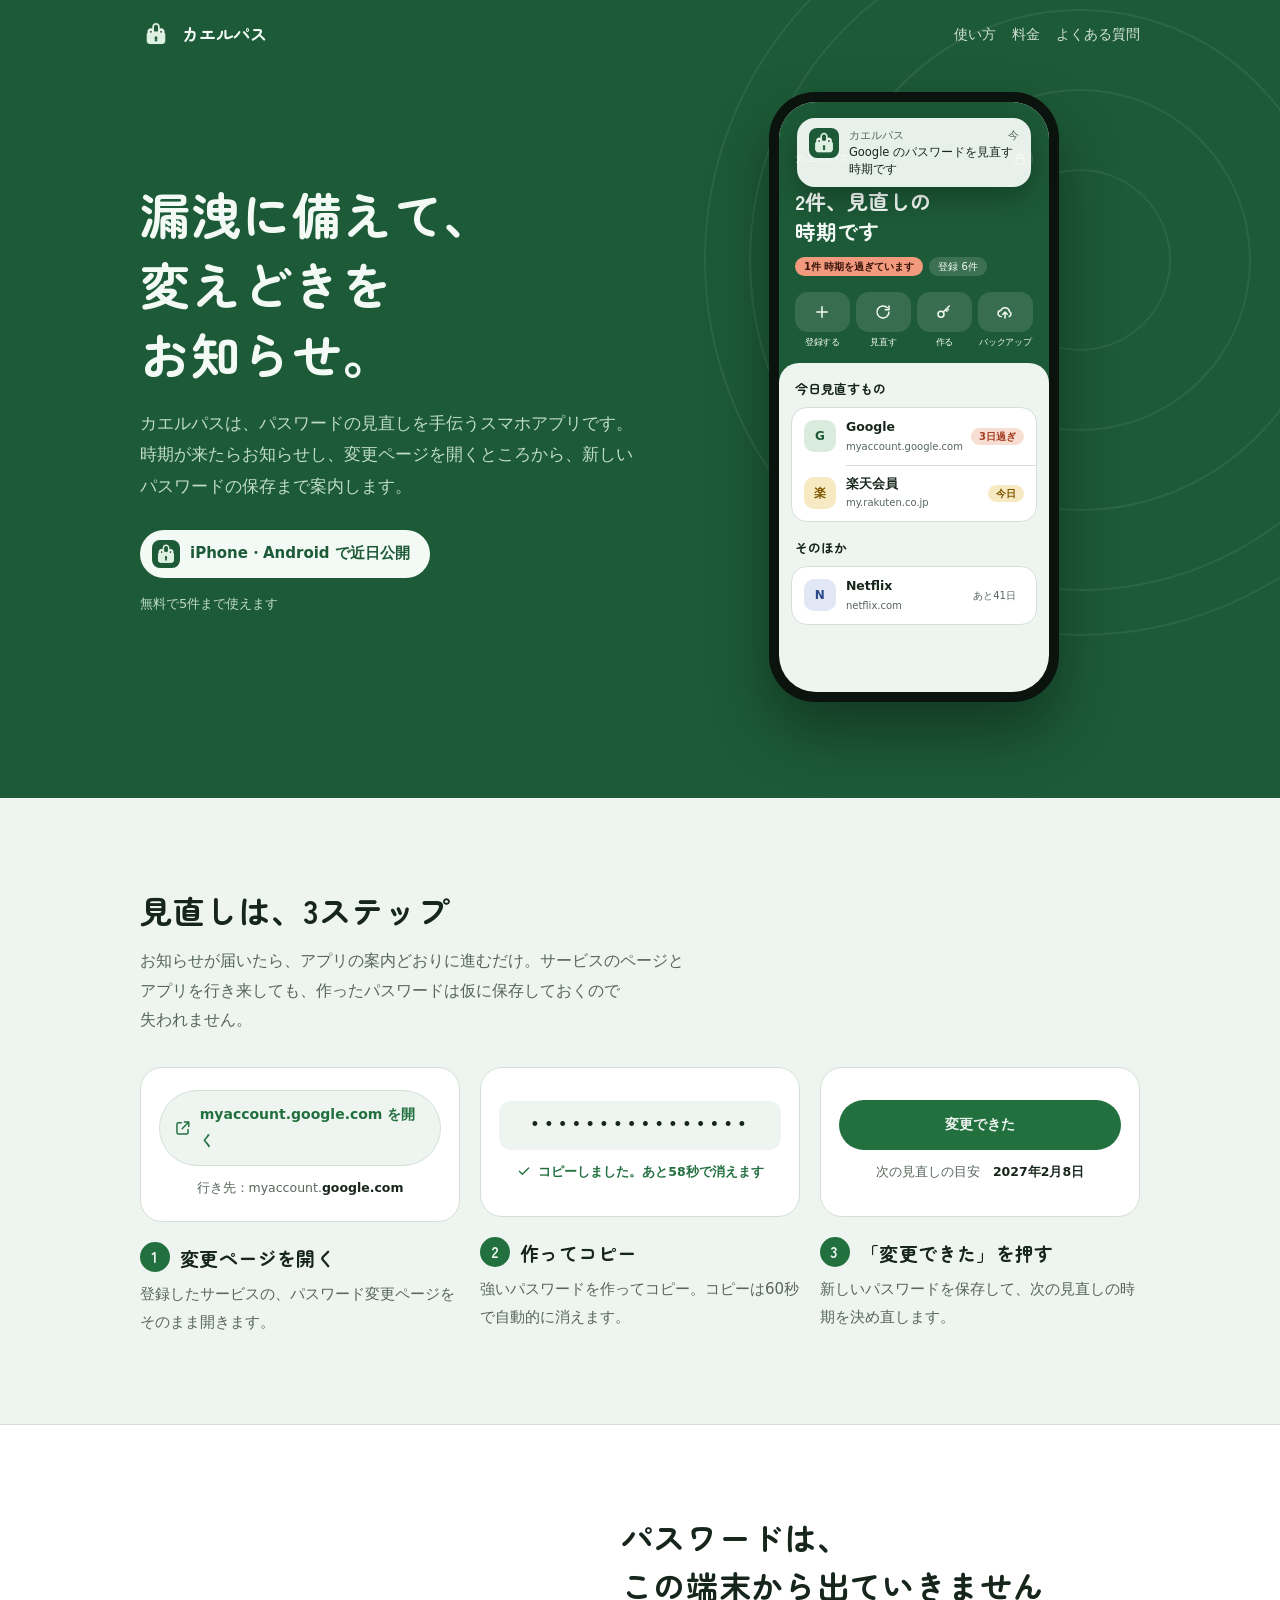
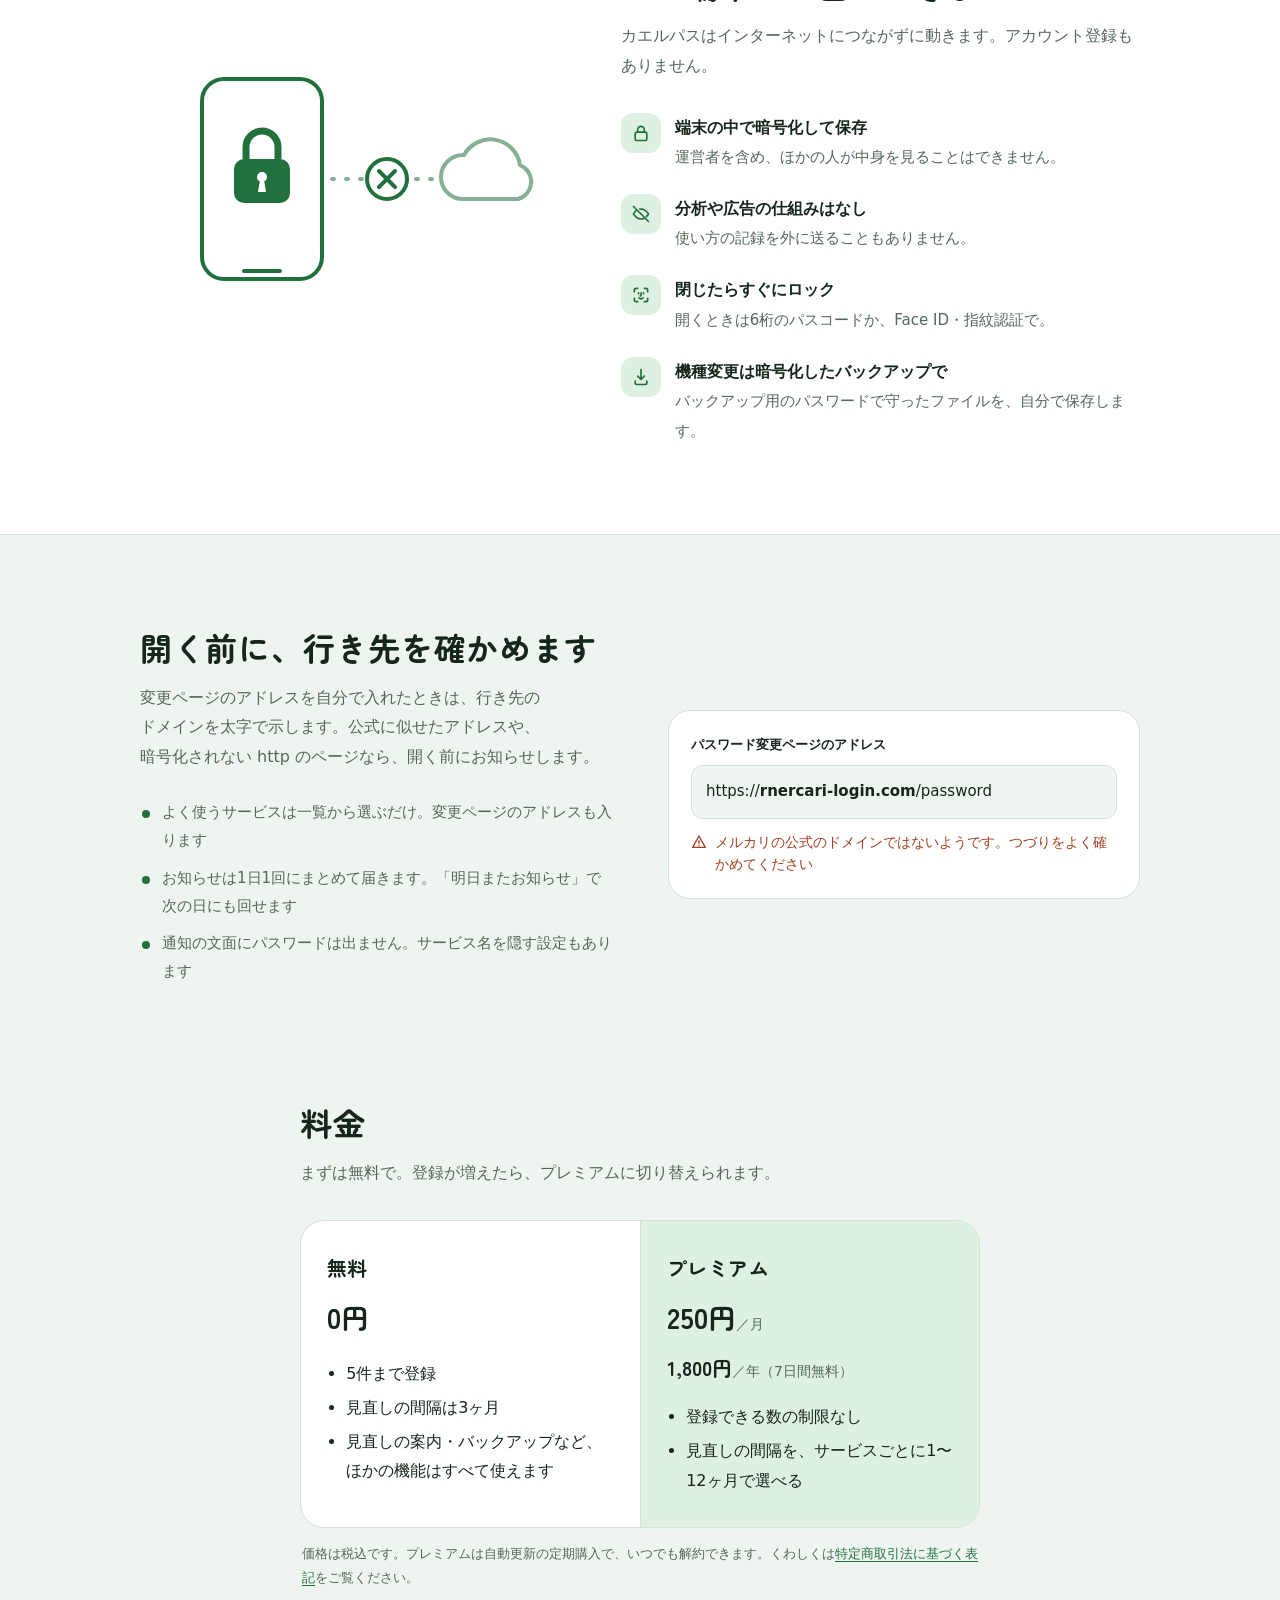
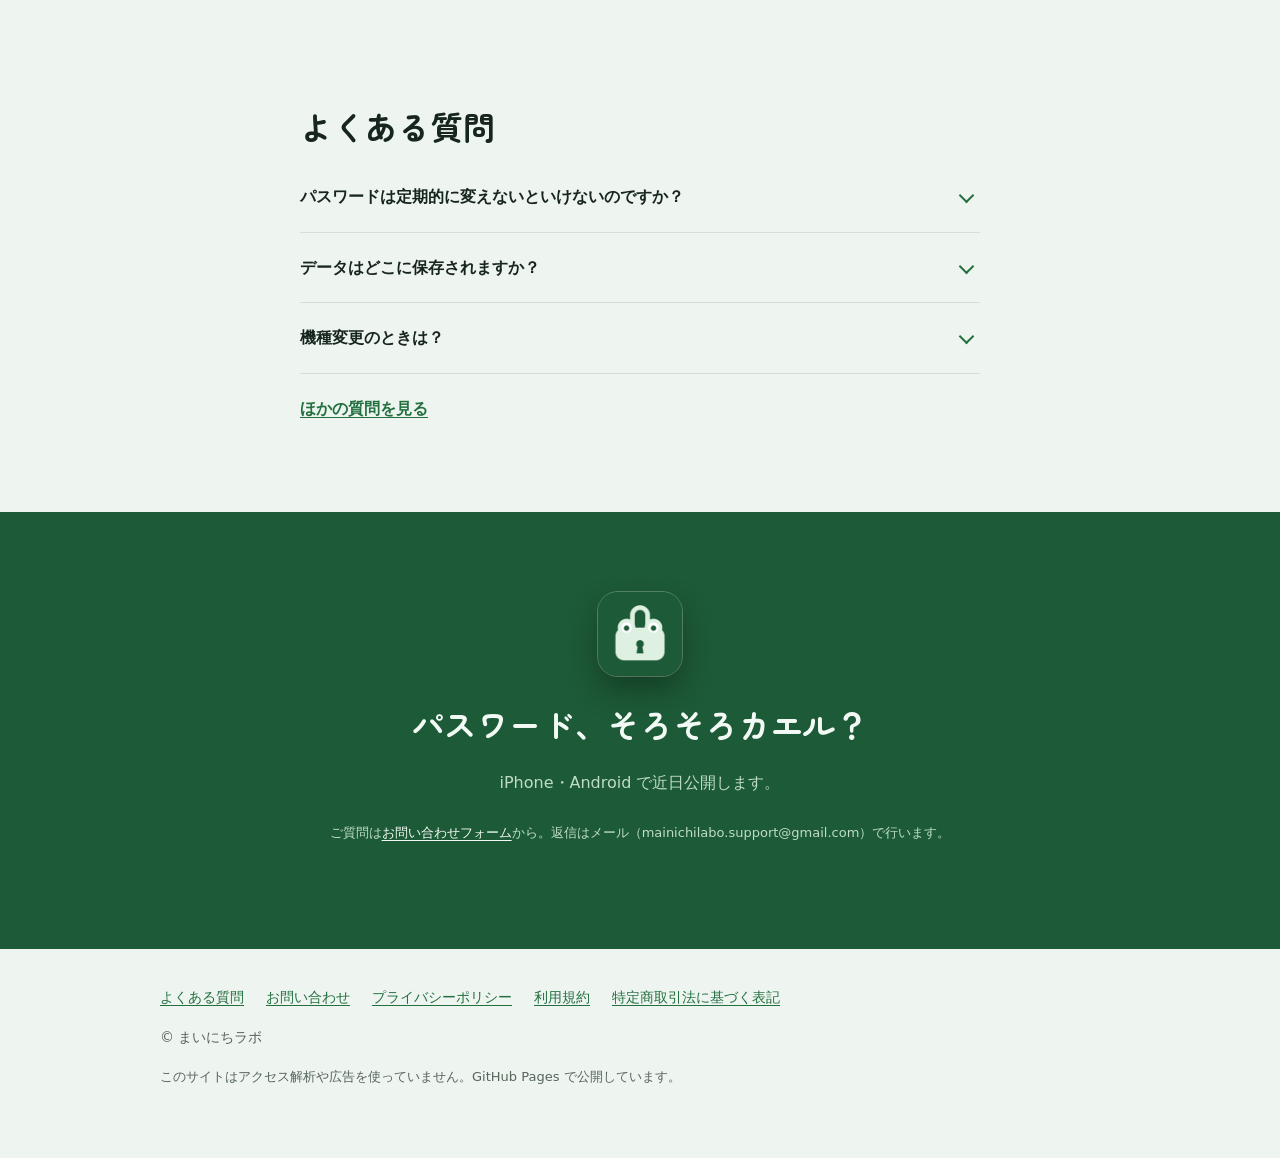
==== kaerupass/index.html @ f978f8f2 "サイトを公開（カエルパスの LP・規約・ポリシー・特商法表記・FAQ） Co-Authored-By: Claude Opus 5.5 <noreply@anthropic.com> Claude-S" ====
<!doctype html>
<html lang="ja">
<head>
<meta charset="utf-8">
<meta name="viewport" content="width=device-width,initial-scale=1">
<title>カエルパス｜漏洩に備えて、パスワードの変えどきをお知らせ</title>
<meta name="description" content="パスワードの見直しの時期をお知らせし、変更までを3ステップで手伝うアプリ。データは端末の中だけに。">
<meta name="referrer" content="no-referrer">
<meta name="theme-color" content="#1D5A37">
<link rel="icon" href="../kaerupass/icon.png">
<link rel="stylesheet" href="../style.css">
</head>
<body>
<div class="hero"><svg class="ripples" viewBox="0 0 760 760" aria-hidden="true"><circle cx="380" cy="380" r="90"/><circle cx="380" cy="380" r="170"/><circle cx="380" cy="380" r="250"/><circle cx="380" cy="380" r="330"/><circle cx="380" cy="380" r="375"/></svg><div class="wrap">
<header class="bar"><a class="brand" href="./"><img src="icon.png" alt="" width="32" height="32">カエルパス</a><nav aria-label="ページ内"><a href="#steps">使い方</a>　<a href="#plans">料金</a>　<a href="faq/">よくある質問</a></nav></header>
<div class="hero-grid">
<div>
<h1><span class="nb">漏洩に備えて、</span><br><span class="nb">変えどきを</span><span class="nb">お知らせ。</span></h1>
<p>カエルパスは、パスワードの見直しを手伝うスマホアプリです。時期が来たらお知らせし、変更ページを開くところから、新しいパスワードの保存まで案内します。</p>
<span class="soon"><img src="icon.png" alt="">iPhone・Android で近日公開</span>
<small>無料で5件まで使えます</small>
</div>
<div class="phone" role="img" aria-label="カエルパスのホーム画面。見直しの時期のサービスが2件と、Google の見直しを知らせる通知">
<div class="screen">
<div class="notice"><img src="icon.png" alt=""><div><b><span>カエルパス</span><span>今</span></b>Google のパスワードを見直す時期です</div></div>
<div class="s-hero">
<div class="s-top"><span>カエルパス</span><span class="s-lock"><svg width="14" height="14" viewBox="0 0 24 24" fill="none" stroke="currentColor" stroke-width="2" stroke-linecap="round" stroke-linejoin="round" aria-hidden="true"><rect x="5" y="11" width="14" height="10" rx="2.5"/><path d="M8 11V8a4 4 0 0 1 8 0v3"/></svg></span></div>
<div class="s-head">2件、見直しの<br>時期です</div>
<div class="s-chips"><span class="s-chip alert">1件 時期を過ぎています</span><span class="s-chip">登録 6件</span></div>
<div class="s-actions">
<div><span><svg width="18" height="18" viewBox="0 0 24 24" fill="none" stroke="currentColor" stroke-width="2" stroke-linecap="round" stroke-linejoin="round" aria-hidden="true"><path d="M12 5v14M5 12h14"/></svg></span><b>登録する</b></div>
<div><span><svg width="18" height="18" viewBox="0 0 24 24" fill="none" stroke="currentColor" stroke-width="2" stroke-linecap="round" stroke-linejoin="round" aria-hidden="true"><path d="M20 12a8 8 0 1 1-2.3-5.7"/><path d="M20 4v5h-5"/></svg></span><b>見直す</b></div>
<div><span><svg width="18" height="18" viewBox="0 0 24 24" fill="none" stroke="currentColor" stroke-width="2" stroke-linecap="round" stroke-linejoin="round" aria-hidden="true"><circle cx="8" cy="15" r="4"/><path d="M11 12l8-8M16 7l2 2M14 9l2 2"/></svg></span><b>作る</b></div>
<div><span><svg width="18" height="18" viewBox="0 0 24 24" fill="none" stroke="currentColor" stroke-width="2" stroke-linecap="round" stroke-linejoin="round" aria-hidden="true"><path d="M7 18a4 4 0 0 1-.5-8 6 6 0 0 1 11.5 1.5A3.5 3.5 0 0 1 17.5 18"/><path d="M12 12v8M9 15l3-3 3 3"/></svg></span><b>バックアップ</b></div>
</div>
</div>
<div class="s-sheet">
<div class="s-title">今日見直すもの</div>
<div class="s-list">
<div class="s-row"><span class="s-mono" style="background:#D9ECDD;color:#1D5A37">G</span><div><strong>Google</strong><em>myaccount.google.com</em></div><span class="s-pill bad">3日過ぎ</span></div>
<div class="s-row"><span class="s-mono" style="background:#F7E9C2;color:#7D5600">楽</span><div><strong>楽天会員</strong><em>my.rakuten.co.jp</em></div><span class="s-pill warn">今日</span></div>
</div>
<div class="s-title" style="margin-top:16px">そのほか</div>
<div class="s-list">
<div class="s-row"><span class="s-mono" style="background:#E1E7F5;color:#2B4A8A">N</span><div><strong>Netflix</strong><em>netflix.com</em></div><span class="s-pill ok">あと41日</span></div>
</div>
</div>
</div>
</div>
</div>
</div></div>

<main>
<section class="band" id="steps" aria-labelledby="steps-h"><div class="wrap">
<h2 id="steps-h">見直しは、3ステップ</h2>
<p class="lead">お知らせが届いたら、アプリの案内どおりに進むだけ。サービスのページとアプリを行き来しても、作ったパスワードは仮に保存しておくので失われません。</p>
<ol class="steps">
<li>
<div class="frag" aria-hidden="true"><span class="f-btn"><svg width="18" height="18" viewBox="0 0 24 24" fill="none" stroke="currentColor" stroke-width="2" stroke-linecap="round" stroke-linejoin="round" aria-hidden="true"><path d="M14 4h6v6M20 4l-9 9"/><path d="M19 14v4a2 2 0 0 1-2 2H6a2 2 0 0 1-2-2V7a2 2 0 0 1 2-2h4"/></svg>myaccount.google.com を開く</span><span class="f-sub">行き先：myaccount.<b>google.com</b></span></div>
<h3>変更ページを開く</h3>
<p>登録したサービスの、パスワード変更ページをそのまま開きます。</p>
</li>
<li>
<div class="frag" aria-hidden="true"><div class="f-pass">••••••••••••••••</div><span class="f-copied"><svg width="16" height="16" viewBox="0 0 24 24" fill="none" stroke="currentColor" stroke-width="2" stroke-linecap="round" stroke-linejoin="round" aria-hidden="true"><path d="M5 12.5l4.5 4.5L19 7.5"/></svg>コピーしました。あと58秒で消えます</span></div>
<h3>作ってコピー</h3>
<p>強いパスワードを作ってコピー。コピーは60秒で自動的に消えます。</p>
</li>
<li>
<div class="frag" aria-hidden="true"><span class="f-btn primary">変更できた</span><span class="f-sub">次の見直しの目安　<b>2027年2月8日</b></span></div>
<h3>「変更できた」を押す</h3>
<p>新しいパスワードを保存して、次の見直しの時期を決め直します。</p>
</li>
</ol>
</div></section>

<section class="band local" aria-labelledby="local-h"><div class="wrap local-grid">
<svg class="diagram" viewBox="0 0 380 260" role="img" aria-label="パスワードはスマホの中で暗号化され、インターネットには送られない">
<rect x="40" y="30" width="120" height="200" rx="22" fill="none" stroke="currentColor" stroke-width="4"/>
<path d="M82 222h36" stroke="currentColor" stroke-width="4" stroke-linecap="round"/>
<rect x="72" y="110" width="56" height="44" rx="10" fill="currentColor"/>
<path d="M84 110v-12a16 16 0 0 1 32 0v12" fill="none" stroke="currentColor" stroke-width="7"/>
<circle cx="100" cy="128" r="5" fill="var(--surface)"/><path d="M98 131l-2 12h8l-2-12z" fill="var(--surface)"/>
<path d="M170 130h110" stroke="currentColor" stroke-width="4" stroke-dasharray="2 12" stroke-linecap="round" opacity=".55"/>
<circle cx="225" cy="130" r="20" fill="var(--surface)" stroke="currentColor" stroke-width="4"/>
<path d="M217 122l16 16M233 122l-16 16" stroke="currentColor" stroke-width="4" stroke-linecap="round"/>
<path d="M300 150a22 22 0 0 1 2-44 30 30 0 0 1 56 10 18 18 0 0 1-2 34z" fill="none" stroke="currentColor" stroke-width="4" stroke-linejoin="round" opacity=".55"/>
</svg>
<div>
<h2 id="local-h"><span class="nb">パスワードは、</span><br><span class="nb">この端末から</span><span class="nb">出ていきません</span></h2>
<p class="lead">カエルパスはインターネットにつながずに動きます。アカウント登録もありません。</p>
<ul class="facts">
<li><span class="ic"><svg width="20" height="20" viewBox="0 0 24 24" fill="none" stroke="currentColor" stroke-width="2" stroke-linecap="round" stroke-linejoin="round" aria-hidden="true"><rect x="5" y="11" width="14" height="10" rx="2.5"/><path d="M8 11V8a4 4 0 0 1 8 0v3"/></svg></span><div><b>端末の中で暗号化して保存</b><span>運営者を含め、ほかの人が中身を見ることはできません。</span></div></li>
<li><span class="ic"><svg width="20" height="20" viewBox="0 0 24 24" fill="none" stroke="currentColor" stroke-width="2" stroke-linecap="round" stroke-linejoin="round" aria-hidden="true"><path d="M3 3l18 18"/><path d="M10.6 6.2A9.6 9.6 0 0 1 12 6c5 0 9 6 9 6a15 15 0 0 1-2.6 3.2M6.5 7.6C4.2 9.2 3 12 3 12s4 6 9 6a8.7 8.7 0 0 0 4-.9"/></svg></span><div><b>分析や広告の仕組みはなし</b><span>使い方の記録を外に送ることもありません。</span></div></li>
<li><span class="ic"><svg width="20" height="20" viewBox="0 0 24 24" fill="none" stroke="currentColor" stroke-width="2" stroke-linecap="round" stroke-linejoin="round" aria-hidden="true"><path d="M4 8V6a2 2 0 0 1 2-2h2M16 4h2a2 2 0 0 1 2 2v2M20 16v2a2 2 0 0 1-2 2h-2M8 20H6a2 2 0 0 1-2-2v-2"/><path d="M9 9.5v1M15 9.5v1M12 9.5V13h-1M9.5 15.5a3.5 3.5 0 0 0 5 0"/></svg></span><div><b>閉じたらすぐにロック</b><span>開くときは6桁のパスコードか、Face ID・指紋認証で。</span></div></li>
<li><span class="ic"><svg width="20" height="20" viewBox="0 0 24 24" fill="none" stroke="currentColor" stroke-width="2" stroke-linecap="round" stroke-linejoin="round" aria-hidden="true"><path d="M12 3v12M8 11l4 4 4-4"/><path d="M5 17v2a2 2 0 0 0 2 2h10a2 2 0 0 0 2-2v-2"/></svg></span><div><b>機種変更は暗号化したバックアップで</b><span>バックアップ用のパスワードで守ったファイルを、自分で保存します。</span></div></li>
</ul>
</div>
</div></section>

<section class="band" aria-labelledby="spoof-h"><div class="wrap spoof-grid">
<div>
<h2 id="spoof-h">開く前に、行き先を確かめます</h2>
<p class="lead" style="margin-bottom:0">変更ページのアドレスを自分で入れたときは、行き先のドメインを太字で示します。公式に似せたアドレスや、暗号化されない http のページなら、開く前にお知らせします。</p>
<ul class="calm">
<li>よく使うサービスは一覧から選ぶだけ。変更ページのアドレスも入ります</li>
<li>お知らせは1日1回にまとめて届きます。「明日またお知らせ」で次の日にも回せます</li>
<li>通知の文面にパスワードは出ません。サービス名を隠す設定もあります</li>
</ul>
</div>
<div class="urlcard" aria-hidden="true">
<label>パスワード変更ページのアドレス</label>
<div class="urlfield">https://<b>rnercari-login.com</b>/password</div>
<div class="warnline"><svg width="16" height="16" viewBox="0 0 24 24" fill="none" stroke="currentColor" stroke-width="2" stroke-linecap="round" stroke-linejoin="round" aria-hidden="true"><path d="M12 3l9.5 17h-19z"/><path d="M12 10v4M12 17.2v.3"/></svg><span>メルカリの公式のドメインではないようです。つづりをよく確かめてください</span></div>
</div>
</div></section>

<section class="band" id="plans" aria-labelledby="plans-h" style="padding-top:24px"><div class="wrap narrow">
<h2 id="plans-h">料金</h2>
<p class="lead">まずは無料で。登録が増えたら、プレミアムに切り替えられます。</p>
<div class="plans">
<div class="plan"><h3>無料</h3><div class="price">0円</div><ul><li>5件まで登録</li><li>見直しの間隔は3ヶ月</li><li>見直しの案内・バックアップなど、ほかの機能はすべて使えます</li></ul></div>
<div class="plan"><h3>プレミアム</h3><div class="price">250円<small>／月</small></div><div class="price" style="font-size:20px">1,800円<small>／年（7日間無料）</small></div><ul><li>登録できる数の制限なし</li><li>見直しの間隔を、サービスごとに1〜12ヶ月で選べる</li></ul></div>
</div>
<p class="fine">価格は税込です。プレミアムは自動更新の定期購入で、いつでも解約できます。くわしくは<a href="tokushoho/">特定商取引法に基づく表記</a>をご覧ください。</p>
</div></section>

<section class="band" aria-labelledby="faq-h" style="padding-top:24px"><div class="wrap narrow faq">
<h2 id="faq-h">よくある質問</h2>
<details><summary>パスワードは定期的に変えないといけないのですか？</summary><p>いいえ、一律に変える必要はありません。大切なのは、使い回さないことと、長くすることです。カエルパスの「見直し」は、漏洩のニュースがあったときや長く変えていないときに、落ち着いて変えるきっかけを用意するためのものです。</p></details><details><summary>データはどこに保存されますか？</summary><p>お使いの端末の中だけです。端末の中で暗号化して保存し、インターネットには送りません。運営者もデータを見ることはできません。</p></details><details><summary>機種変更のときは？</summary><p>アプリの「バックアップ」で、バックアップ用パスワードで暗号化したファイルを作り、新しい端末で読み込みます。</p></details>
<a class="more" href="faq/">ほかの質問を見る</a>
</div></section>
</main>

<section class="closing" aria-labelledby="closing-h"><div class="wrap">
<img src="icon.png" alt="カエルパスのアイコン">
<h2 id="closing-h">パスワード、そろそろカエル？</h2>
<p>iPhone・Android で近日公開します。</p>
<p class="note" style="color:var(--on-pond-muted)">ご質問は<a href="https://forms.gle/4QYCF3ZrTaQTNMqf8" rel="noopener" style="color:var(--on-pond)">お問い合わせフォーム</a>から。返信はメール（mainichilabo.support@gmail.com）で行います。</p>
</div></section>
<div class="wrap"><footer><div class="wrap">
<nav aria-label="サイト">
<a href="./faq/">よくある質問</a>
<a href="https://forms.gle/4QYCF3ZrTaQTNMqf8" rel="noopener">お問い合わせ</a>
<a href="./privacy/">プライバシーポリシー</a>
<a href="./terms/">利用規約</a>
<a href="./tokushoho/">特定商取引法に基づく表記</a>
</nav>
<p>© まいにちラボ</p>
<p class="note">このサイトはアクセス解析や広告を使っていません。GitHub Pages で公開しています。</p>
</div></footer></div>
</body>
</html>
---- style.css ----
@font-face{font-family:"KP Round";src:url("fonts/round.woff") format("woff");font-weight:700;font-display:swap}
:root{
  --paper:#EEF4F0; --surface:#FFFFFF; --line:#D4E0D7; --ink:#17261D; --muted:#56665B;
  --leaf:#23703F; --mint:#DDF0E1; --pond:#1D5A37; --pond-deep:#164A2D; --on-pond:#F3FAF5; --on-pond-muted:#BFDCC8;
  --coral:#F29A7E; --amber:#7D5600; --amber-soft:#F7E9C2; --bad:#A23F22; --bad-soft:#F8DDD2;
  --round:"KP Round","Hiragino Maru Gothic ProN","BIZ UDPGothic",sans-serif;
  --body:"Hiragino Sans","Noto Sans JP","Yu Gothic",system-ui,sans-serif;
}
@media (prefers-color-scheme:dark){:root{
  --paper:#0F1712; --surface:#18221B; --line:#2A372E; --ink:#E6EEE8; --muted:#A3B3A7;
  --leaf:#7BD096; --mint:#1E3326; --amber:#E8C46A; --amber-soft:#3A3018; --bad:#F0A58C; --bad-soft:#3A221A;
}}
*{box-sizing:border-box}
html{-webkit-text-size-adjust:100%}
body{margin:0;background:var(--paper);color:var(--ink);font-family:var(--body);line-height:1.85;font-size:16px;font-feature-settings:"palt" 0}
img,svg{display:block}
a{color:var(--leaf);text-underline-offset:3px}
:focus-visible{outline:2px solid var(--leaf);outline-offset:3px;border-radius:6px}
.wrap{max-width:1040px;margin:0 auto;padding:0 20px}
.narrow{max-width:720px}
h1,h2,h3{font-family:var(--round);font-weight:700;letter-spacing:.02em;word-break:auto-phrase}
.lead,.hero p{word-break:auto-phrase}
.nb{display:inline-block}
h2{font-size:clamp(24px,4.4vw,32px);line-height:1.5;margin:0 0 12px;text-wrap:balance}
.lead{color:var(--muted);margin:0 0 32px;max-width:36em}

/* ヘッダー */
.bar{display:flex;align-items:center;justify-content:space-between;padding:18px 0}
.brand{display:flex;align-items:center;gap:10px;color:inherit;text-decoration:none;font-family:var(--round);font-weight:700;font-size:17px}
.brand img{width:32px;height:32px;border-radius:9px}
.bar nav a{color:inherit;font-size:14px;text-decoration:none;opacity:.85}
.bar nav a:hover{text-decoration:underline;opacity:1}

/* ヒーロー：池の緑に水の輪、右にアプリの画面 */
.hero{background:var(--pond);color:var(--on-pond);position:relative;overflow:hidden}
.hero .bar{position:relative;z-index:1}
.ripples{position:absolute;right:-180px;top:-120px;width:760px;height:760px;pointer-events:none}
.ripples circle{fill:none;stroke:var(--on-pond);stroke-opacity:.07;stroke-width:2}
.hero-grid{display:grid;grid-template-columns:minmax(0,1.05fr) minmax(0,.95fr);gap:48px;align-items:center;padding:24px 0 96px;position:relative}
.hero h1{font-size:clamp(32px,5.2vw,50px);line-height:1.4;margin:0 0 20px;letter-spacing:.01em}
.hero p{color:var(--on-pond-muted);margin:0 0 28px;max-width:30em;font-size:17px}
.soon{display:inline-flex;align-items:center;gap:10px;background:var(--on-pond);color:var(--pond);border-radius:999px;padding:10px 20px 10px 12px;font-weight:700;font-size:15px}
.soon img{width:28px;height:28px;border-radius:8px}
.hero small{display:block;color:var(--on-pond-muted);margin-top:14px;font-size:13px}

/* スマホの画面（アプリのホームを HTML で再現） */
.phone{width:290px;margin:0 auto;border-radius:46px;background:#0B130E;padding:10px;box-shadow:0 30px 60px rgba(0,0,0,.35);position:relative}
.screen{border-radius:37px;overflow:hidden;background:#EEF4F0;color:#17261D;height:590px;position:relative;font-size:12px;line-height:1.5}
.s-hero{background:#1D5A37;color:#F3FAF5;padding:44px 16px 34px;position:relative}
.s-top{display:flex;justify-content:space-between;align-items:center;font-size:11px;opacity:.9}
.s-lock{width:26px;height:26px;border-radius:50%;background:rgba(255,255,255,.14);display:grid;place-items:center}
.s-head{font-family:var(--round);font-size:21px;line-height:1.45;margin:14px 0 10px}
.s-chips{display:flex;gap:6px;flex-wrap:wrap}
.s-chip{border-radius:999px;padding:2px 9px;font-size:10px;background:rgba(255,255,255,.14)}
.s-chip.alert{background:#F29A7E;color:#3A140A;font-weight:700}
.s-actions{display:grid;grid-template-columns:repeat(4,1fr);gap:6px;margin-top:16px;text-align:center;font-size:9px;white-space:nowrap;letter-spacing:-.02em}
.s-actions span{display:grid;place-items:center;height:40px;border-radius:13px;background:rgba(255,255,255,.12);margin-bottom:4px}
.s-actions b{font-weight:500}
.s-sheet{background:#EEF4F0;border-radius:20px 20px 0 0;margin-top:-20px;position:relative;padding:16px 12px}
.s-title{font-family:var(--round);font-size:13px;margin:0 4px 8px}
.s-list{background:#fff;border-radius:16px;border:1px solid #D4E0D7}
.s-row{display:flex;align-items:center;gap:10px;padding:10px 12px}
.s-row+.s-row{position:relative}
.s-row+.s-row::before{content:"";position:absolute;left:54px;right:0;top:0;border-top:1px solid #D4E0D7}
.s-mono{width:32px;height:32px;border-radius:10px;display:grid;place-items:center;font-weight:700;flex:none}
.s-row div{flex:1;min-width:0}
.s-row strong{display:block;font-size:12.5px}
.s-row em{font-style:normal;color:#56665B;font-size:10px}
.s-pill{border-radius:999px;padding:1px 8px;font-size:10px;font-weight:700;white-space:nowrap}
.s-pill.bad{background:#F8DDD2;color:#A23F22}
.s-pill.warn{background:#F7E9C2;color:#7D5600}
.s-pill.ok{color:#56665B;font-weight:400}

/* 通知（ページを開いたときに一度だけ、上から降りてくる） */
.notice{position:absolute;left:18px;right:18px;top:16px;z-index:2;background:rgba(246,250,247,.94);color:#17261D;border-radius:18px;padding:10px 12px;display:flex;gap:10px;box-shadow:0 10px 30px rgba(0,0,0,.28);font-size:11.5px;line-height:1.45;animation:drop .7s cubic-bezier(.2,.9,.3,1.2) 1s both}
.notice img{width:30px;height:30px;border-radius:8px;flex:none}
.notice b{display:flex;justify-content:space-between;font-size:11px;color:#56665B;font-weight:500}
@keyframes drop{from{transform:translateY(-130%);opacity:0}to{transform:none;opacity:1}}
@media (prefers-reduced-motion:reduce){.notice{animation:none}}

/* 3ステップ：番号の付いた順番。各ステップにアプリの画面の一部 */
.band{padding:88px 0}
.steps{list-style:none;padding:0;margin:0;display:grid;grid-template-columns:repeat(3,minmax(0,1fr));gap:20px;counter-reset:step}
.steps li{counter-increment:step;display:flex;flex-direction:column}
.steps h3{font-size:19px;margin:18px 0 6px;display:flex;align-items:center;gap:10px}
.steps h3::before{content:counter(step);display:inline-grid;place-items:center;width:30px;height:30px;border-radius:50%;background:var(--leaf);color:var(--paper);font-size:15px;flex:none}
.steps p{margin:0;color:var(--muted);font-size:15px}
.frag{background:var(--surface);border:1px solid var(--line);border-radius:22px;padding:22px 18px;min-height:150px;display:flex;flex-direction:column;justify-content:center;gap:10px}
.f-btn{display:flex;align-items:center;justify-content:center;gap:8px;border-radius:999px;padding:11px 14px;font-weight:700;font-size:14px;border:1px solid var(--line);color:var(--leaf);background:var(--paper)}
.f-btn.primary{background:var(--leaf);color:var(--paper);border-color:transparent}
.f-sub{font-size:12.5px;color:var(--muted);text-align:center}
.f-sub b{color:var(--ink)}
.f-pass{font-family:ui-monospace,Menlo,monospace;letter-spacing:3px;font-size:18px;text-align:center;background:var(--paper);border-radius:12px;padding:8px}
.f-copied{display:flex;align-items:center;justify-content:center;gap:6px;font-size:12.5px;color:var(--leaf);font-weight:700}

/* 端末の中だけ：図と短い説明 */
.local{background:var(--surface);border-top:1px solid var(--line);border-bottom:1px solid var(--line)}
.local-grid{display:grid;grid-template-columns:minmax(0,.9fr) minmax(0,1.1fr);gap:56px;align-items:center}
.diagram{max-width:380px;width:100%;margin:0 auto;color:var(--leaf)}
.facts{list-style:none;margin:0;padding:0;display:grid;gap:22px}
.facts li{display:grid;grid-template-columns:40px 1fr;gap:14px;align-items:start}
.facts .ic{width:40px;height:40px;border-radius:12px;background:var(--mint);display:grid;place-items:center;color:var(--leaf)}
.facts b{display:block;font-size:16px}
.facts span{color:var(--muted);font-size:15px}

/* なりすまし */
.spoof-grid{display:grid;grid-template-columns:minmax(0,1fr) minmax(0,1fr);gap:56px;align-items:center}
.urlcard{background:var(--surface);border:1px solid var(--line);border-radius:22px;padding:22px}
.urlcard label{display:block;font-size:13px;font-weight:700;margin-bottom:8px}
.urlfield{border:1.5px solid var(--line);border-radius:12px;padding:12px 14px;font-size:15px;background:var(--paper);overflow-wrap:anywhere}
.urlfield b{font-weight:700}
.warnline{display:flex;gap:8px;margin-top:12px;color:var(--bad);font-size:14px;line-height:1.6}
.warnline svg{flex:none;margin-top:3px}
.calm{list-style:none;margin:28px 0 0;padding:0;display:grid;gap:10px}
.calm li{padding-left:22px;position:relative;color:var(--muted);font-size:15px}
.calm li::before{content:"";position:absolute;left:2px;top:11px;width:8px;height:8px;border-radius:50%;background:var(--leaf)}

/* プラン */
.plans{display:grid;grid-template-columns:1fr 1fr;border:1px solid var(--line);border-radius:24px;overflow:hidden;background:var(--surface)}
.plan{padding:28px 26px}
.plan+.plan{border-left:1px solid var(--line);background:var(--mint)}
.plan h3{font-size:20px;margin:0 0 2px}
.price{font-family:var(--round);font-size:28px;margin:6px 0 2px}
.price small{font-family:var(--body);font-size:14px;color:var(--muted);font-weight:400}
.plan ul{margin:16px 0 0;padding-left:1.2em}
.plan li{margin:4px 0}
.fine{color:var(--muted);font-size:13px;margin:14px 2px 0}

/* よくある質問 */
.faq details{border-bottom:1px solid var(--line);padding:4px 0}
.faq summary{cursor:pointer;list-style:none;padding:16px 36px 16px 0;font-weight:700;position:relative}
.faq summary::-webkit-details-marker{display:none}
.faq summary::after{content:"";position:absolute;right:8px;top:24px;width:9px;height:9px;border-right:2px solid var(--leaf);border-bottom:2px solid var(--leaf);transform:rotate(45deg);transition:transform .2s}
.faq details[open] summary::after{transform:rotate(-135deg);top:28px}
.faq details p{margin:0 0 18px;color:var(--muted)}
.more{display:inline-block;margin-top:20px;font-weight:700}

/* 締め */
.closing{background:var(--pond);color:var(--on-pond);text-align:center;padding:80px 0}
.closing h2{margin-bottom:20px}
.closing img{width:84px;height:84px;border-radius:20px;margin:0 auto 24px;box-shadow:0 0 0 1px rgba(255,255,255,.25),0 14px 30px rgba(0,0,0,.3)}
.closing p{color:var(--on-pond-muted);margin:0 0 24px}

/* 文書のページ */
.doc h1{font-size:30px;line-height:1.5;margin:24px 0 8px}
.doc h2{font-size:21px;margin:40px 0 8px}
.doc h3{font-size:17px;margin:28px 0 6px}
.doc .updated{color:var(--muted);font-size:14px}
.doc table{border-collapse:collapse;width:100%;background:var(--surface);border-radius:16px;overflow:hidden;font-size:15px;border:1px solid var(--line)}
.doc th,.doc td{border-bottom:1px solid var(--line);padding:12px 14px;text-align:left;vertical-align:top}
.doc tr:last-child td{border-bottom:0}
.doc thead{display:none}
.doc td:first-child{width:30%;font-weight:700}
@media (max-width:560px){.doc table,.doc tbody,.doc tr,.doc td{display:block;width:100%!important}.doc td:first-child{border-bottom:0;padding-bottom:0}}
.doc-bar{border-bottom:1px solid var(--line);margin-bottom:8px}

footer{padding:36px 0 56px;color:var(--muted);font-size:14px}
footer nav{display:flex;flex-wrap:wrap;gap:8px 22px;margin-bottom:14px}
.note{color:var(--muted);font-size:13px}

@media (max-width:860px){
  .hero-grid,.local-grid,.spoof-grid{grid-template-columns:minmax(0,1fr);gap:40px}
  .hero-grid{padding-bottom:72px}
  .steps{grid-template-columns:minmax(0,1fr);gap:36px}
  .bar nav{display:none}
}
@media (max-width:560px){
  .plans{grid-template-columns:minmax(0,1fr)}
  .plan+.plan{border-left:0;border-top:1px solid var(--line)}
  .band{padding:64px 0}
  .phone{transform:scale(.92);transform-origin:top center;margin-bottom:-48px}
}
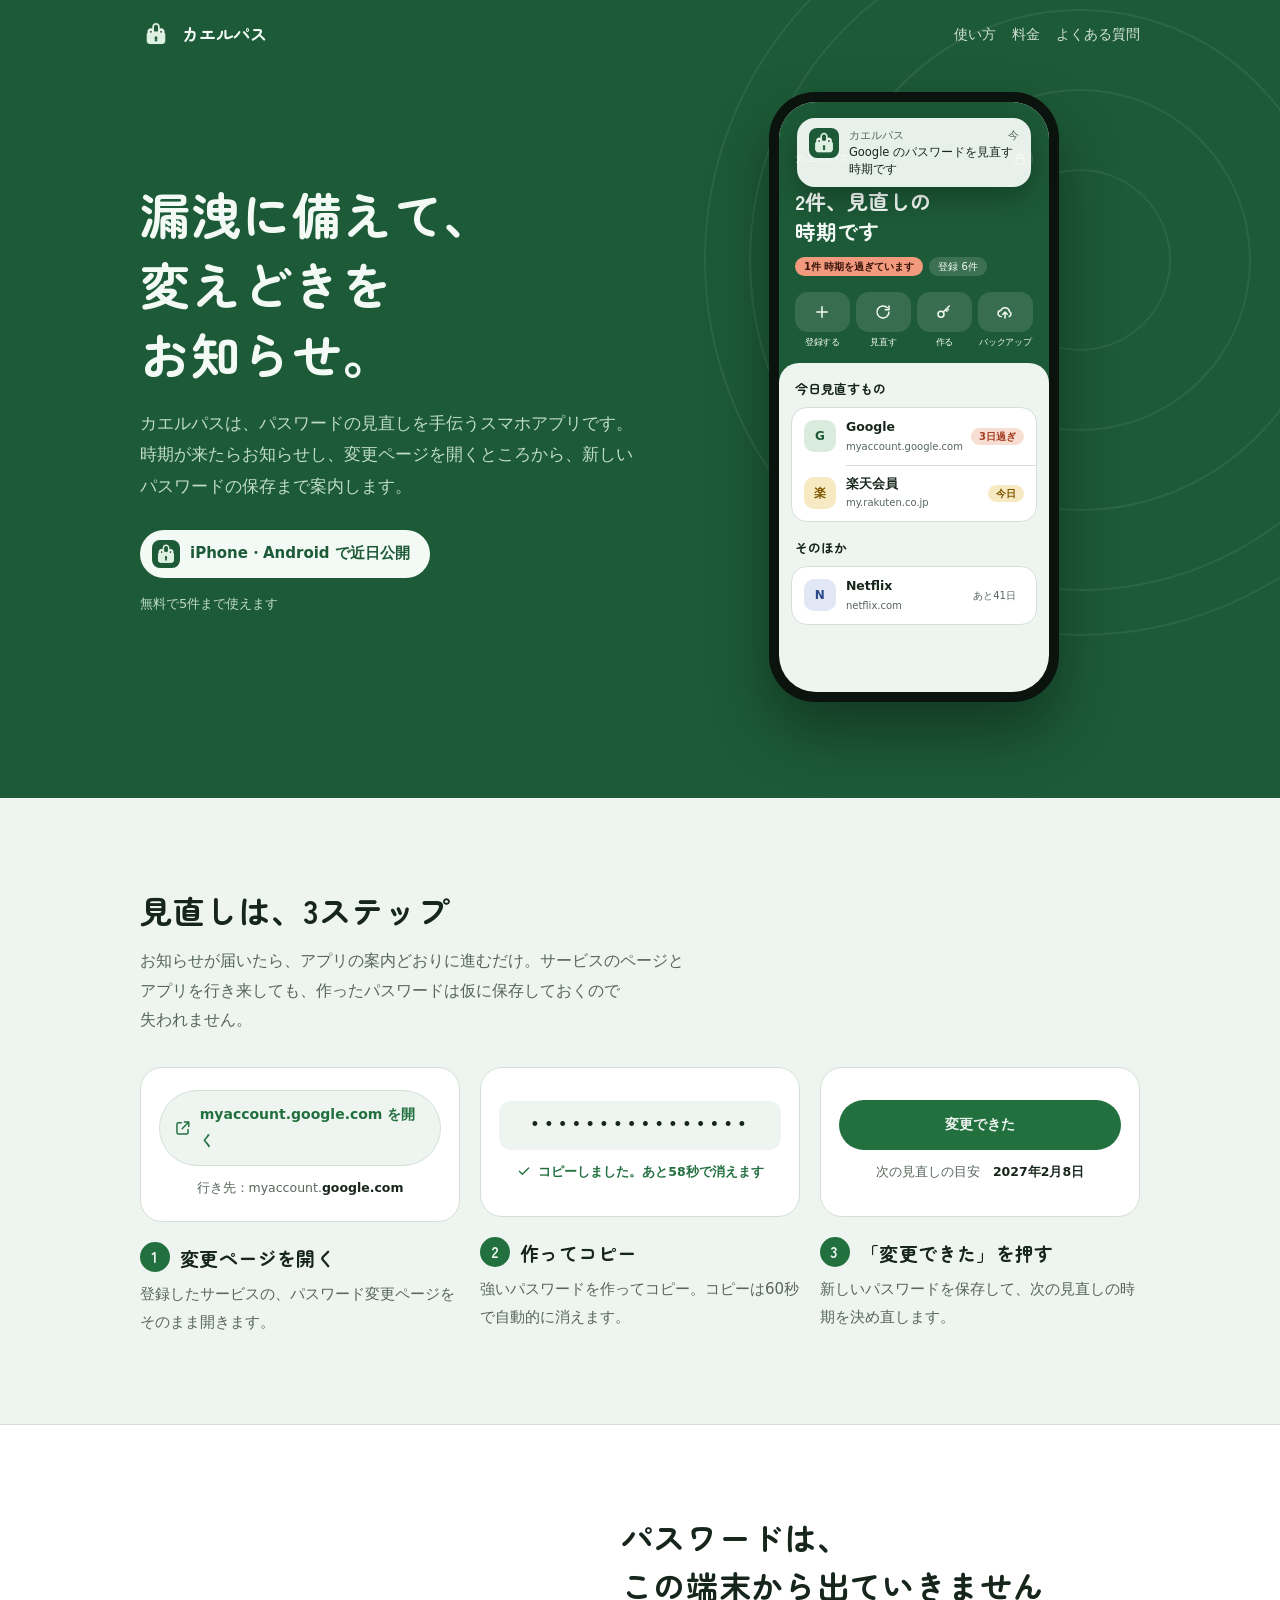
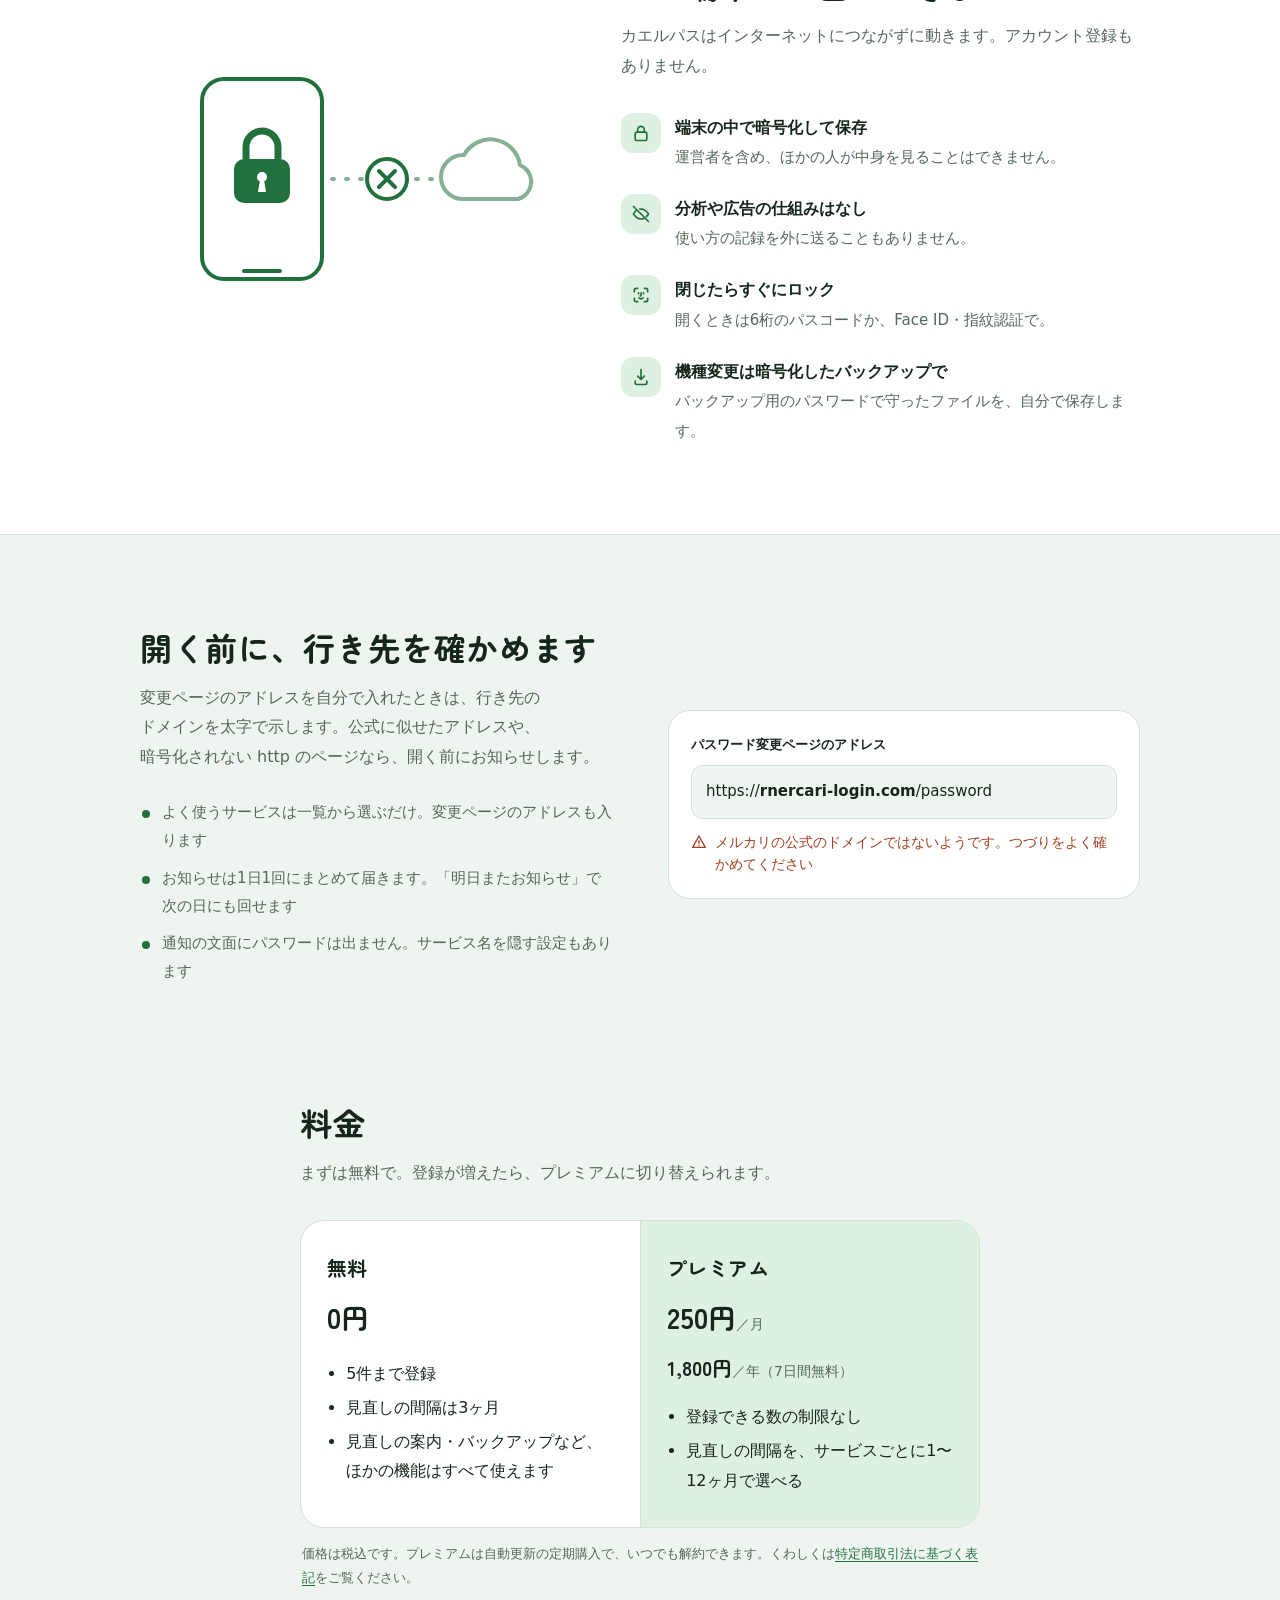
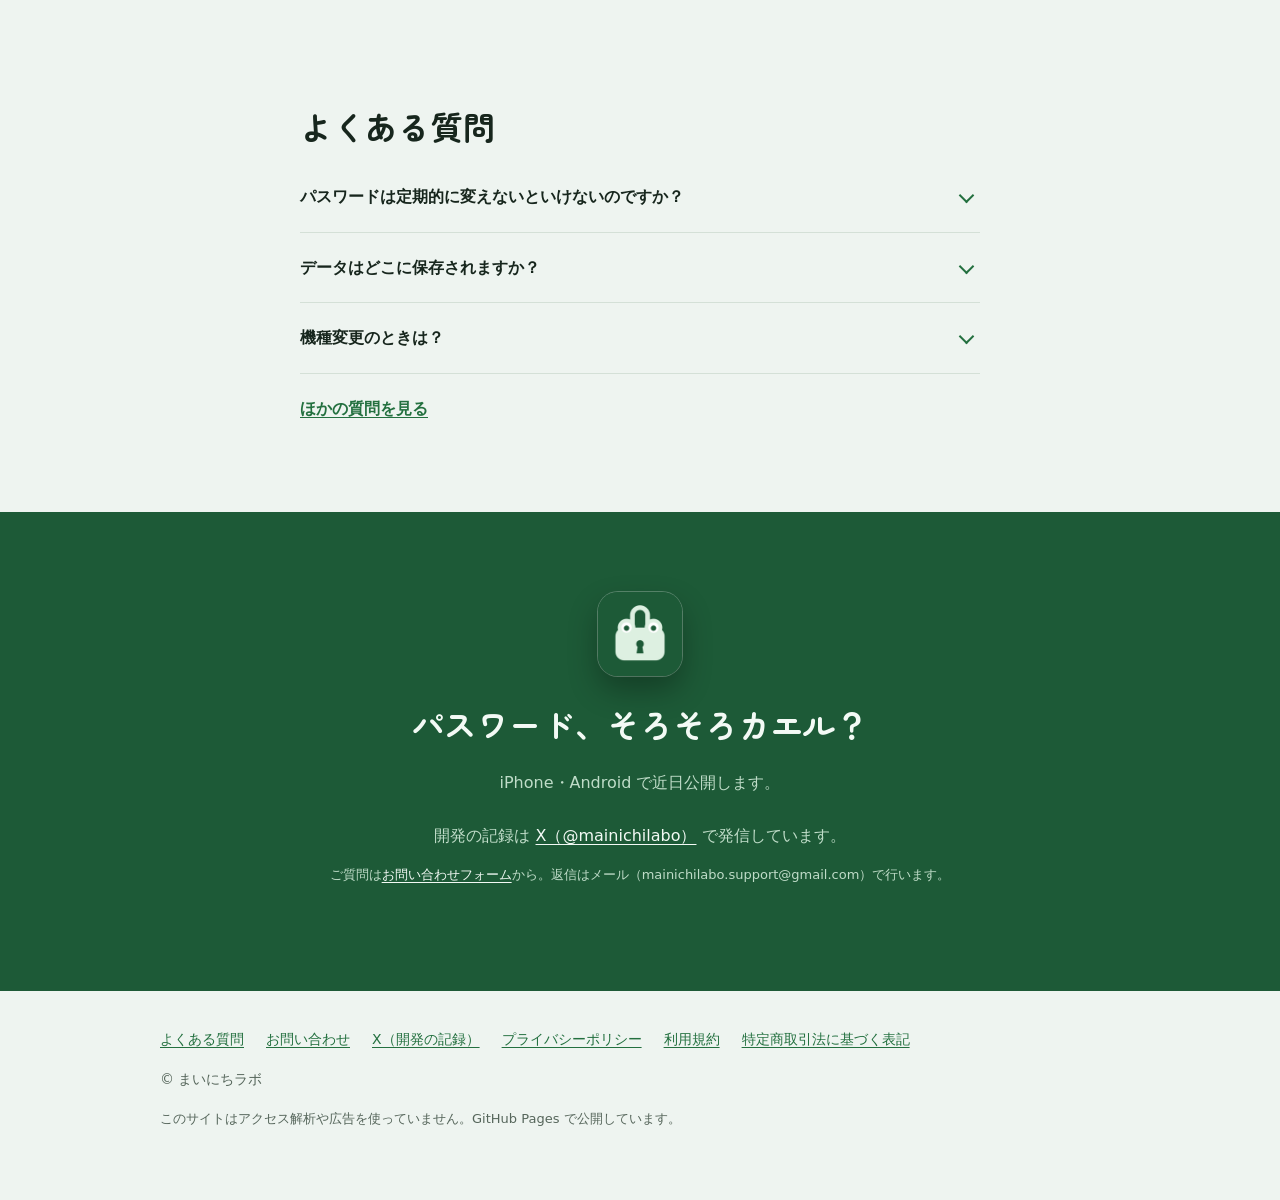
==== commit d2f0b6ab: "X（@mainichilabo）へのリンクを追加 Co-Authored-By: Claude Opus 5.5 <noreply@anthropic.com> Claude-Session: htt" ====
--- a/kaerupass/index.html
+++ b/kaerupass/index.html
@@ -135,12 +135,14 @@
 <img src="icon.png" alt="カエルパスのアイコン">
 <h2 id="closing-h">パスワード、そろそろカエル？</h2>
 <p>iPhone・Android で近日公開します。</p>
+<p style="margin-bottom:12px">開発の記録は <a href="https://x.com/mainichilabo" rel="noopener" style="color:var(--on-pond)">X（@mainichilabo）</a> で発信しています。</p>
 <p class="note" style="color:var(--on-pond-muted)">ご質問は<a href="https://forms.gle/4QYCF3ZrTaQTNMqf8" rel="noopener" style="color:var(--on-pond)">お問い合わせフォーム</a>から。返信はメール（mainichilabo.support@gmail.com）で行います。</p>
 </div></section>
 <div class="wrap"><footer><div class="wrap">
 <nav aria-label="サイト">
 <a href="./faq/">よくある質問</a>
 <a href="https://forms.gle/4QYCF3ZrTaQTNMqf8" rel="noopener">お問い合わせ</a>
+<a href="https://x.com/mainichilabo" rel="noopener">X（開発の記録）</a>
 <a href="./privacy/">プライバシーポリシー</a>
 <a href="./terms/">利用規約</a>
 <a href="./tokushoho/">特定商取引法に基づく表記</a>
--- a/style.css
+++ b/style.css
@@ -3,7 +3,7 @@
   --paper:#EEF4F0; --surface:#FFFFFF; --line:#D4E0D7; --ink:#17261D; --muted:#56665B;
   --leaf:#23703F; --mint:#DDF0E1; --pond:#1D5A37; --pond-deep:#164A2D; --on-pond:#F3FAF5; --on-pond-muted:#BFDCC8;
   --coral:#F29A7E; --amber:#7D5600; --amber-soft:#F7E9C2; --bad:#A23F22; --bad-soft:#F8DDD2;
-  --round:"KP Round","Hiragino Maru Gothic ProN","BIZ UDPGothic",sans-serif;
+  --round:"KP Round","Hiragino Maru Gothic ProN",sans-serif;
   --body:"Hiragino Sans","Noto Sans JP","Yu Gothic",system-ui,sans-serif;
 }
 @media (prefers-color-scheme:dark){:root{
@@ -153,6 +153,11 @@
 .doc td:first-child{width:30%;font-weight:700}
 @media (max-width:560px){.doc table,.doc tbody,.doc tr,.doc td{display:block;width:100%!important}.doc td:first-child{border-bottom:0;padding-bottom:0}}
 .doc-bar{border-bottom:1px solid var(--line);margin-bottom:8px}
+.kv{background:var(--surface);border:1px solid var(--line);border-radius:16px;margin:24px 0;padding:4px 18px}
+.kv dt{font-weight:700;padding-top:14px}
+.kv dd{margin:2px 0 0;padding-bottom:14px;border-bottom:1px solid var(--line)}
+.kv dd:last-child{border-bottom:0}
+@media (min-width:640px){.kv{display:grid;grid-template-columns:13em 1fr;padding:4px 22px}.kv dt,.kv dd{padding:14px 0;border-bottom:1px solid var(--line)}.kv dd{margin:0;padding-left:16px}.kv dt:nth-last-of-type(1){border-bottom:0}}
 
 footer{padding:36px 0 56px;color:var(--muted);font-size:14px}
 footer nav{display:flex;flex-wrap:wrap;gap:8px 22px;margin-bottom:14px}
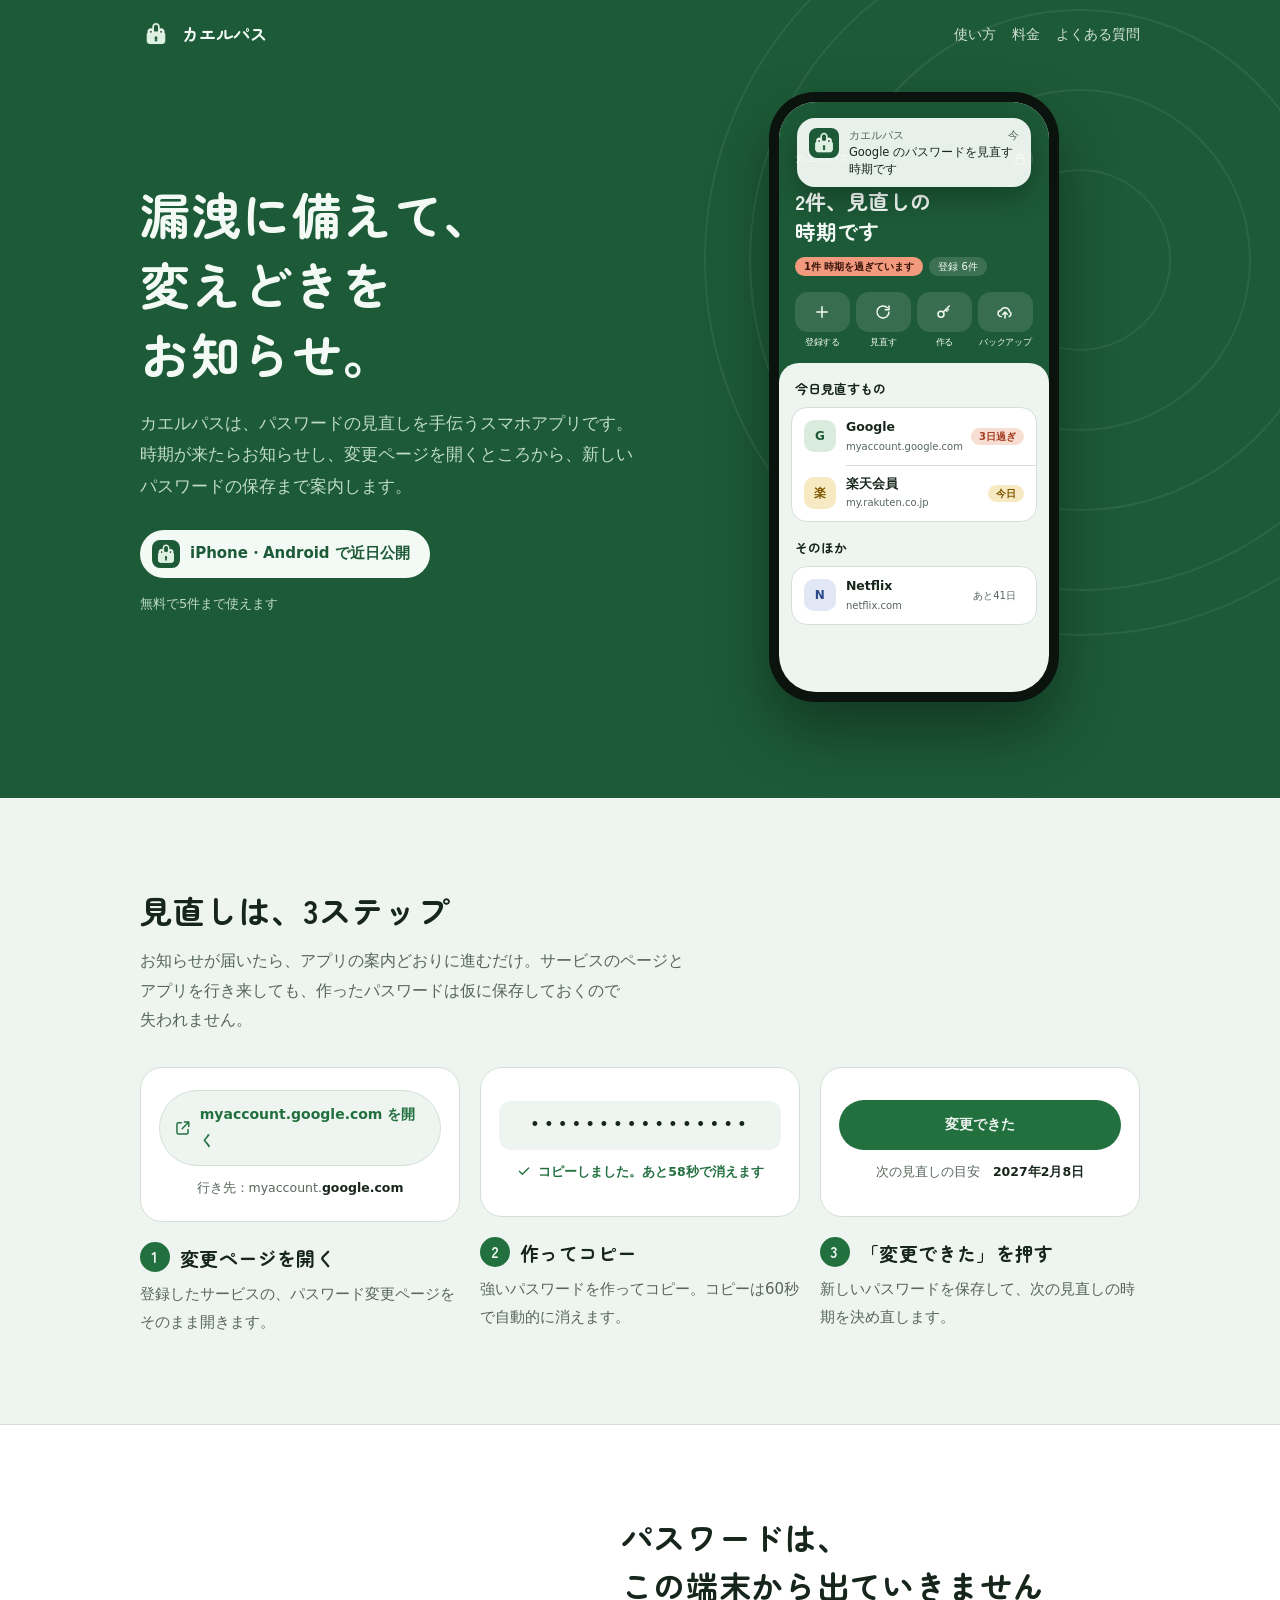
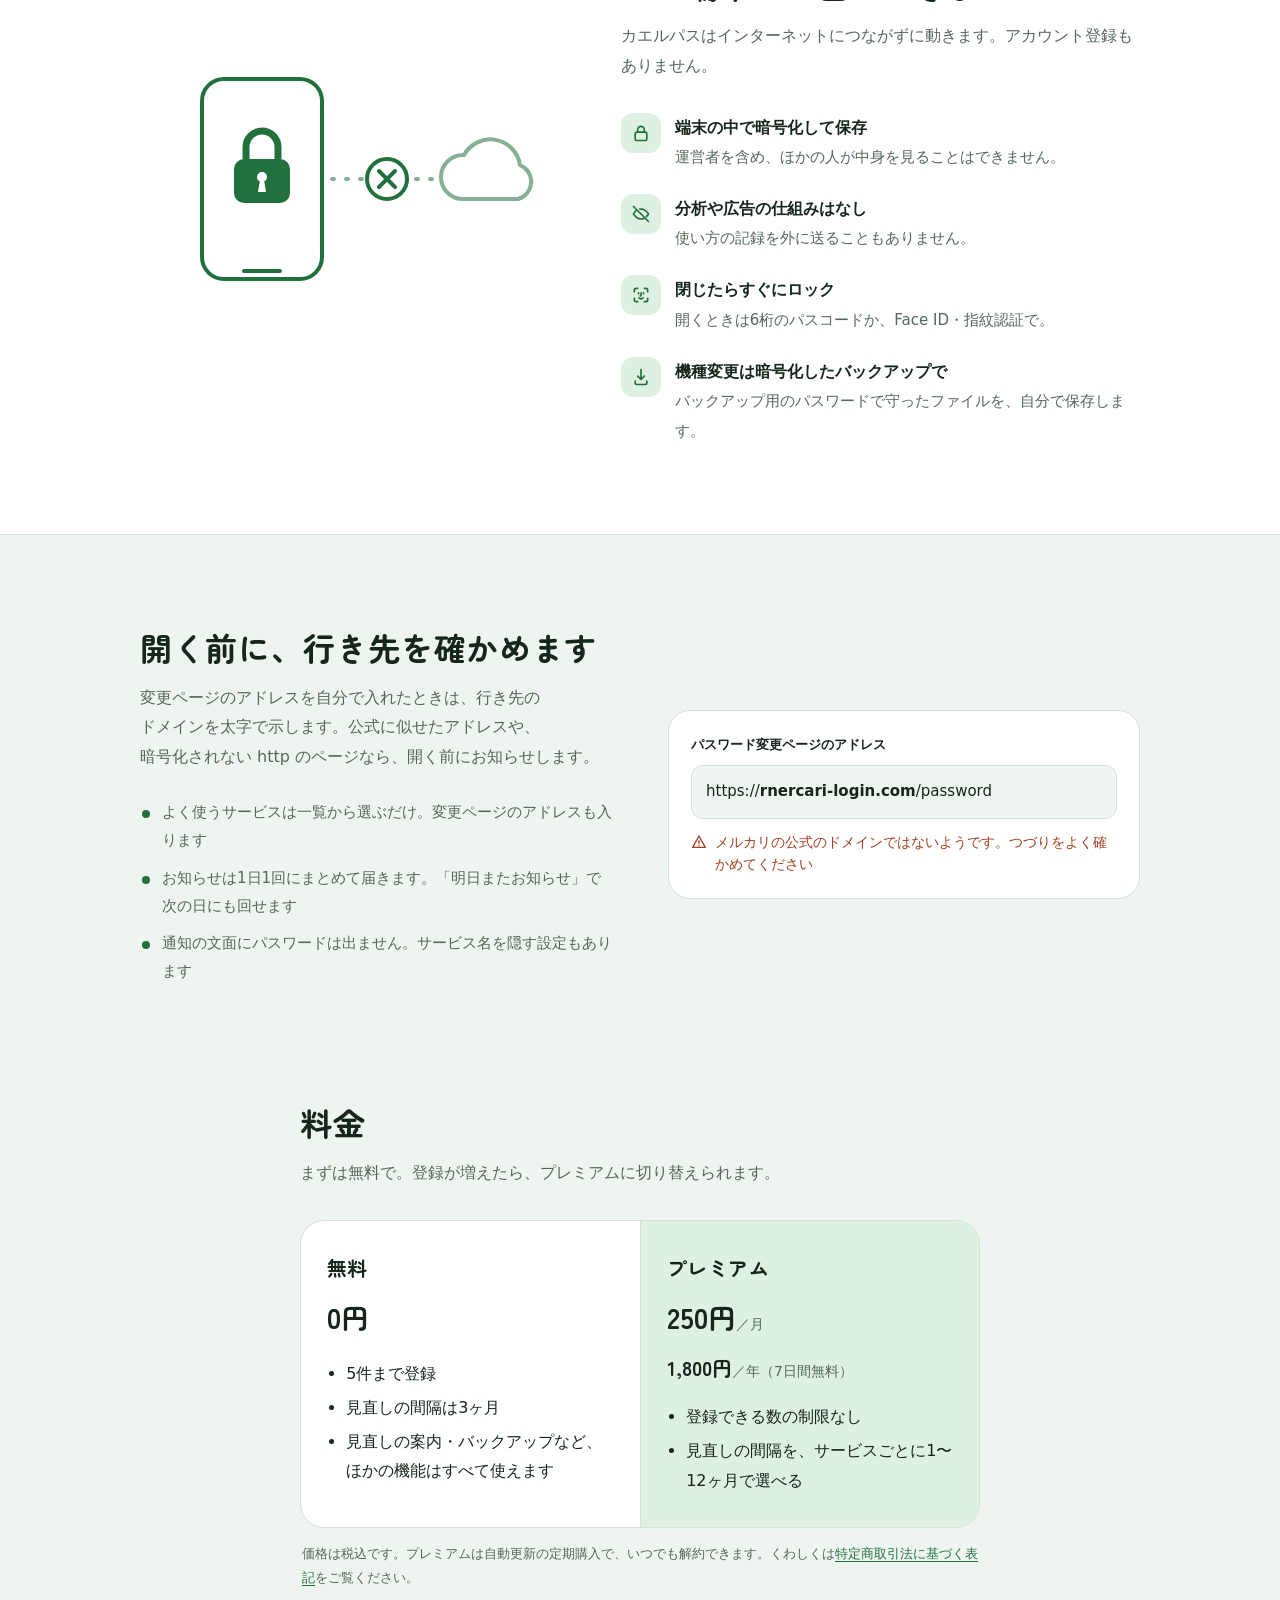
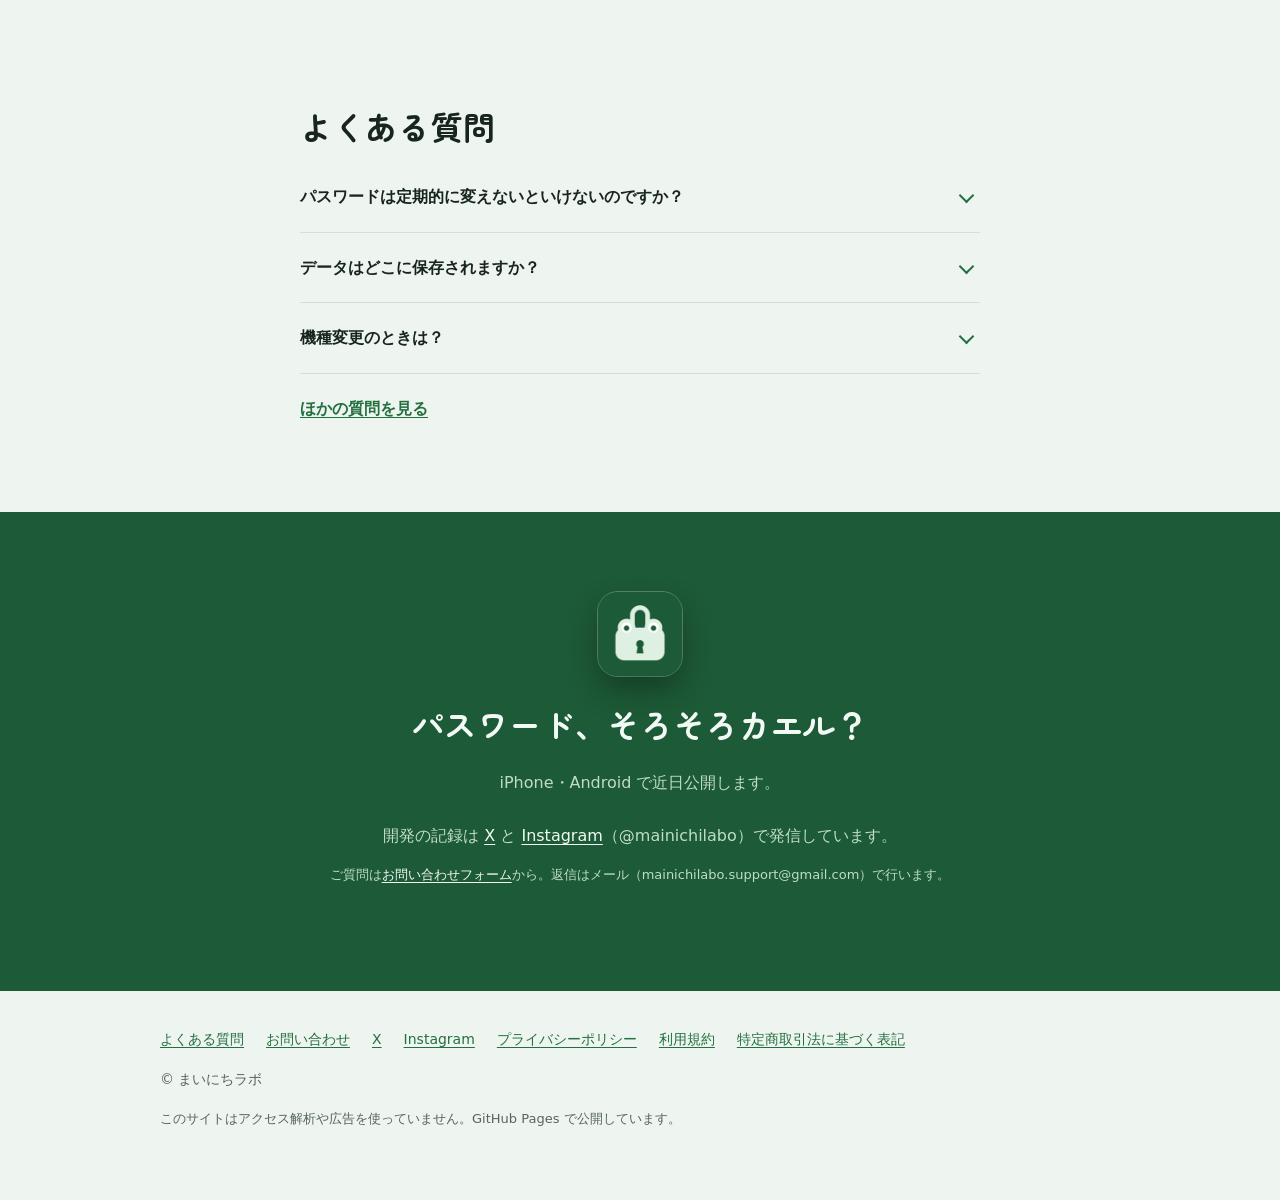
==== commit aa8711d7: "Instagram（@mainichilabo）へのリンクを追加 Co-Authored-By: Claude Opus 5.5 <noreply@anthropic.com> Claude-Sess" ====
--- a/kaerupass/index.html
+++ b/kaerupass/index.html
@@ -135,14 +135,15 @@
 <img src="icon.png" alt="カエルパスのアイコン">
 <h2 id="closing-h">パスワード、そろそろカエル？</h2>
 <p>iPhone・Android で近日公開します。</p>
-<p style="margin-bottom:12px">開発の記録は <a href="https://x.com/mainichilabo" rel="noopener" style="color:var(--on-pond)">X（@mainichilabo）</a> で発信しています。</p>
+<p style="margin-bottom:12px">開発の記録は <a href="https://x.com/mainichilabo" rel="noopener" style="color:var(--on-pond)">X</a> と <a href="https://www.instagram.com/mainichilabo/" rel="noopener" style="color:var(--on-pond)">Instagram</a>（@mainichilabo）で発信しています。</p>
 <p class="note" style="color:var(--on-pond-muted)">ご質問は<a href="https://forms.gle/4QYCF3ZrTaQTNMqf8" rel="noopener" style="color:var(--on-pond)">お問い合わせフォーム</a>から。返信はメール（mainichilabo.support@gmail.com）で行います。</p>
 </div></section>
 <div class="wrap"><footer><div class="wrap">
 <nav aria-label="サイト">
 <a href="./faq/">よくある質問</a>
 <a href="https://forms.gle/4QYCF3ZrTaQTNMqf8" rel="noopener">お問い合わせ</a>
-<a href="https://x.com/mainichilabo" rel="noopener">X（開発の記録）</a>
+<a href="https://x.com/mainichilabo" rel="noopener">X</a>
+<a href="https://www.instagram.com/mainichilabo/" rel="noopener">Instagram</a>
 <a href="./privacy/">プライバシーポリシー</a>
 <a href="./terms/">利用規約</a>
 <a href="./tokushoho/">特定商取引法に基づく表記</a>
